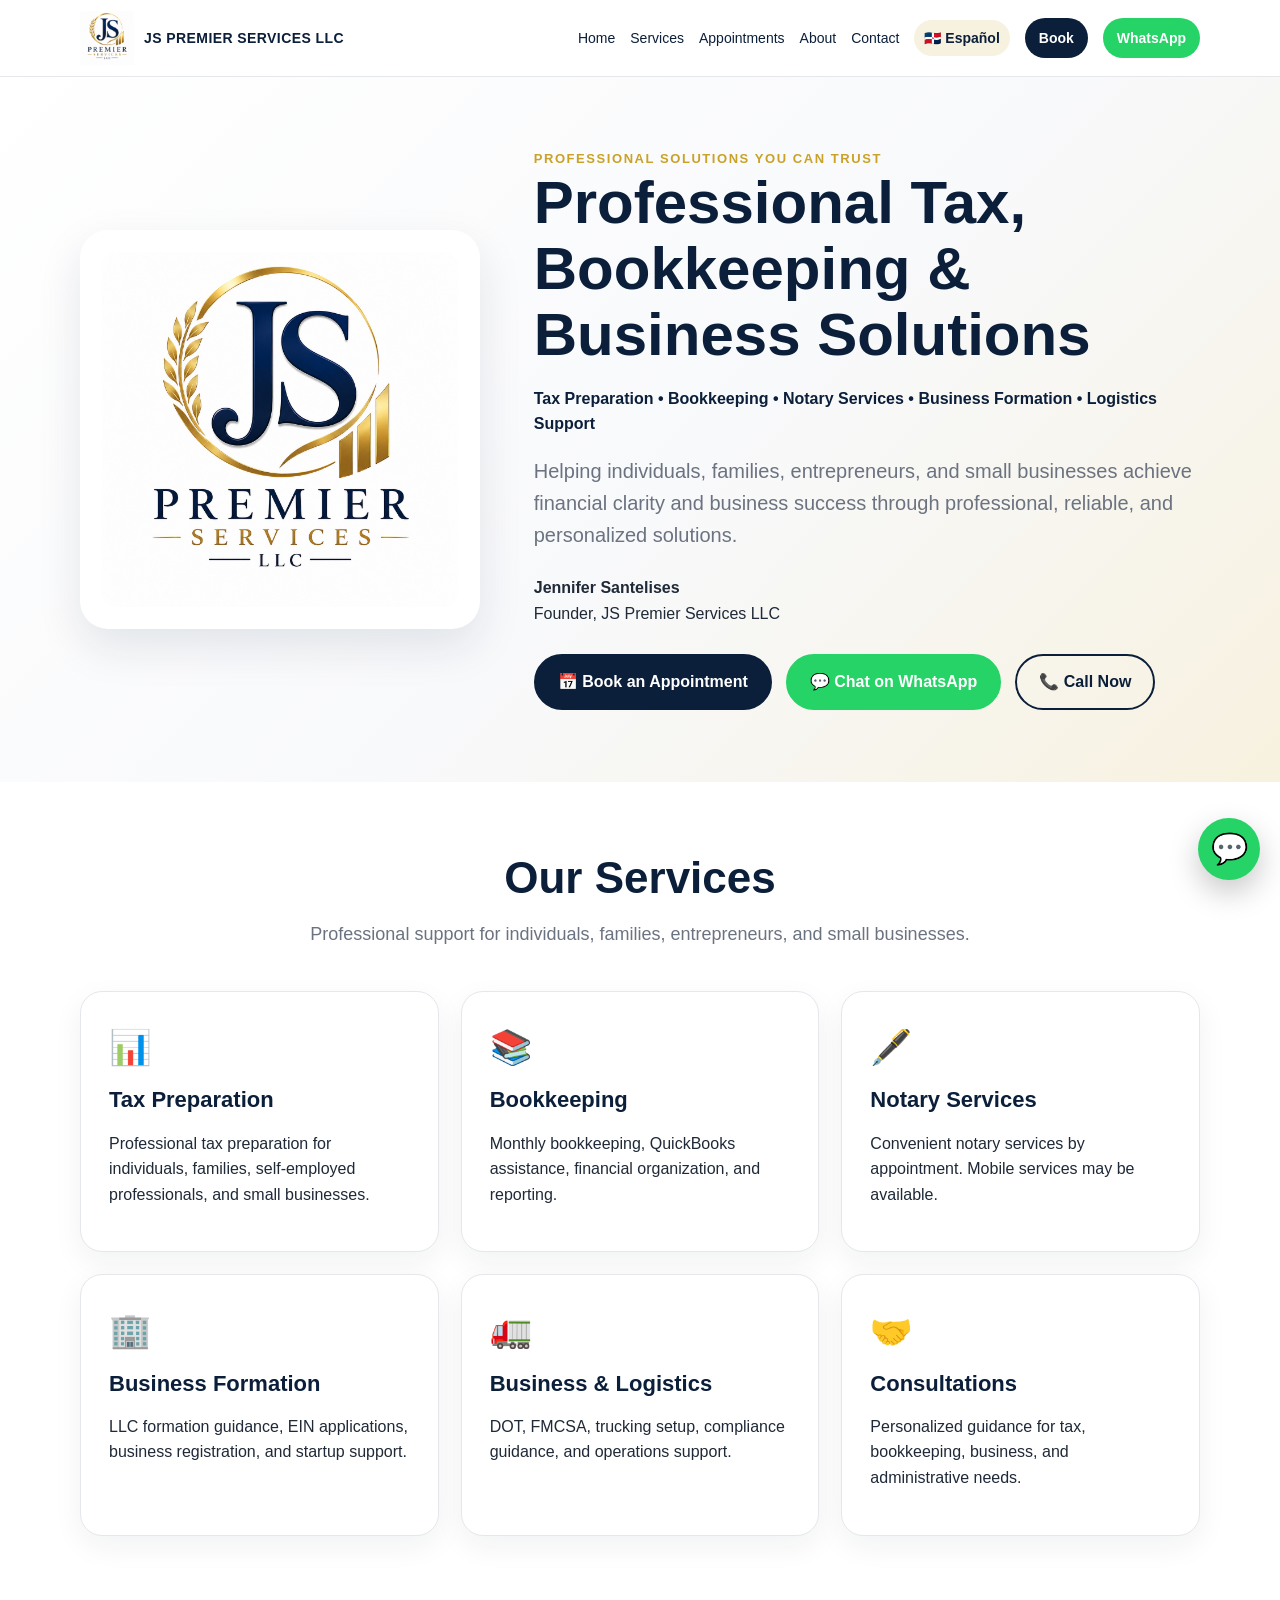
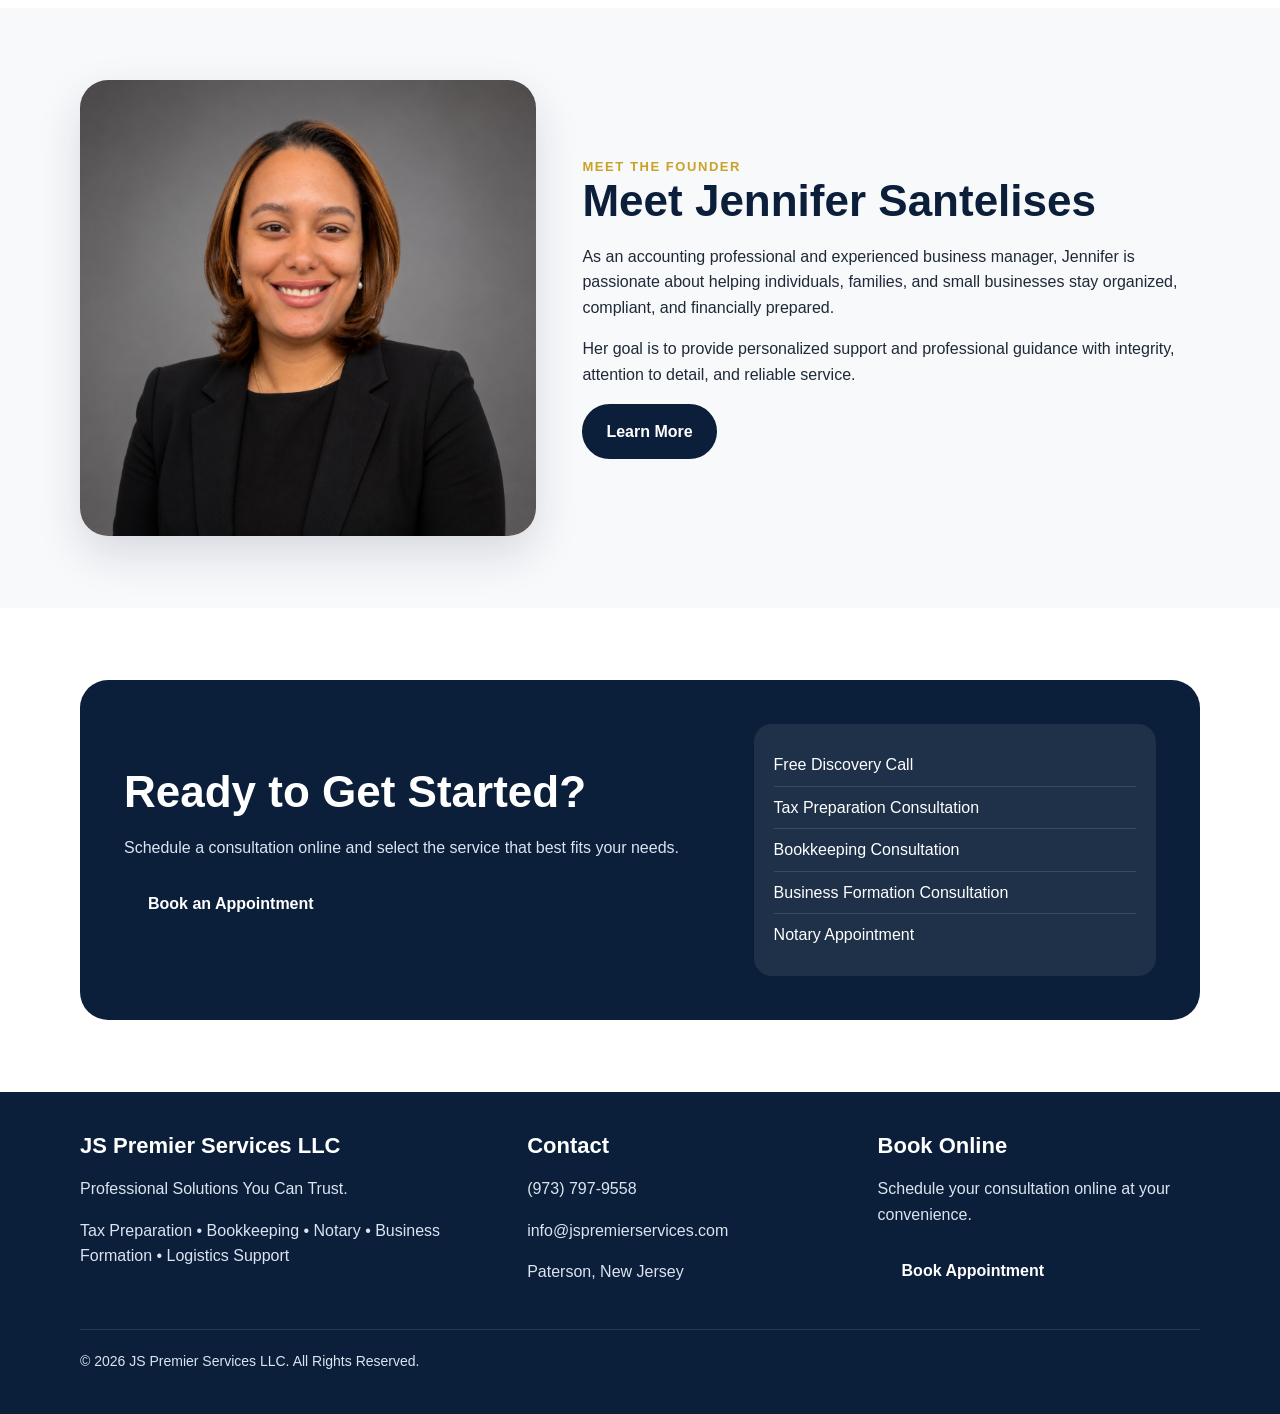
==== index.html @ e57342da "Add files via upload" ====
<!DOCTYPE html>
<html lang="en">
<head>
  <meta charset="UTF-8">
  <meta name="viewport" content="width=device-width, initial-scale=1.0">
  <title>JS Premier Services LLC | Tax, Bookkeeping & Business Solutions</title>
  <meta name="description" content="JS Premier Services LLC provides tax preparation, bookkeeping, notary, business formation, and logistics support services in New Jersey.">
  <link rel="stylesheet" href="styles.css">
</head>
<body>

<header>
  <div class="container nav">
    <a class="brand" href="index.html">
      <img src="js-premier-logo.jpeg" alt="JS Premier Services LLC logo">
      <span>JS PREMIER SERVICES LLC</span>
    </a>
    <nav>
      <a href="index.html">Home</a>
<a href="services.html">Services</a>
<a href="appointments.html">Appointments</a>
<a href="about.html">About</a>
<a href="contact.html">Contact</a>
      <a class="lang" href="inicio.html">🇩🇴 Español</a>
      <a class="nav-cta" href="https://outlook.office.com/book/Infojspremierservicescom@Jspremierservices.com/?ismsaljsauthenabled" target="_blank" rel="noopener">Book</a>
      <a class="nav-whatsapp" href="https://wa.me/19737979558" target="_blank" rel="noopener">WhatsApp</a>
    </nav>
  </div>
</header>


<main>
<section class="hero">
  <div class="container hero-grid">
    <div class="hero-logo"><img src="js-premier-logo.jpeg" alt="JS Premier Services LLC logo"></div>
    <div>
      <div class="eyebrow">Professional Solutions You Can Trust</div>
      <h1>Professional Tax, Bookkeeping & Business Solutions</h1>
      <p class="services-line">Tax Preparation • Bookkeeping • Notary Services • Business Formation • Logistics Support</p>
      <p class="lead">Helping individuals, families, entrepreneurs, and small businesses achieve financial clarity and business success through professional, reliable, and personalized solutions.</p>
      <p><strong>Jennifer Santelises</strong><br>Founder, JS Premier Services LLC</p>
      <div class="actions">
        <a class="btn" href="https://outlook.office.com/book/Infojspremierservicescom@Jspremierservices.com/?ismsaljsauthenabled" target="_blank" rel="noopener">📅 Book an Appointment</a>
        <a class="btn whatsapp" href="https://wa.me/19737979558" target="_blank" rel="noopener">💬 Chat on WhatsApp</a>
        <a class="btn secondary" href="tel:19737979558">📞 Call Now</a>
      </div>
    </div>
  </div>
</section>
<section>
  <div class="container">
    <div class="section-title"><h2>Our Services</h2><p>Professional support for individuals, families, entrepreneurs, and small businesses.</p></div>
    <div class="cards">
      <div class="card"><div class="icon">📊</div><h3>Tax Preparation</h3><p>Professional tax preparation for individuals, families, self-employed professionals, and small businesses.</p></div>
      <div class="card"><div class="icon">📚</div><h3>Bookkeeping</h3><p>Monthly bookkeeping, QuickBooks assistance, financial organization, and reporting.</p></div>
      <div class="card"><div class="icon">🖋️</div><h3>Notary Services</h3><p>Convenient notary services by appointment. Mobile services may be available.</p></div>
      <div class="card"><div class="icon">🏢</div><h3>Business Formation</h3><p>LLC formation guidance, EIN applications, business registration, and startup support.</p></div>
      <div class="card"><div class="icon">🚛</div><h3>Business & Logistics</h3><p>DOT, FMCSA, trucking setup, compliance guidance, and operations support.</p></div>
      <div class="card"><div class="icon">🤝</div><h3>Consultations</h3><p>Personalized guidance for tax, bookkeeping, business, and administrative needs.</p></div>
    </div>
  </div>
</section>
<section class="alt">
  <div class="container about-grid">
    <img class="headshot" src="jennifer-santelises.jpeg" alt="Jennifer Santelises">
    <div>
      <div class="eyebrow">Meet the Founder</div>
      <h2>Meet Jennifer Santelises</h2>
      <p>As an accounting professional and experienced business manager, Jennifer is passionate about helping individuals, families, and small businesses stay organized, compliant, and financially prepared.</p>
      <p>Her goal is to provide personalized support and professional guidance with integrity, attention to detail, and reliable service.</p>
      <a class="btn" href="about.html">Learn More</a>
    </div>
  </div>
</section>
<section>
  <div class="container booking-box">
    <div>
      <h2>Ready to Get Started?</h2>
      <p>Schedule a consultation online and select the service that best fits your needs.</p>
      <a class="btn" href="https://outlook.office.com/book/Infojspremierservicescom@Jspremierservices.com/?ismsaljsauthenabled" target="_blank" rel="noopener">Book an Appointment</a>
    </div>
    <div class="booking-list">
      <div>Free Discovery Call</div><div>Tax Preparation Consultation</div><div>Bookkeeping Consultation</div><div>Business Formation Consultation</div><div>Notary Appointment</div>
    </div>
  </div>
</section>
</main>


<a class="whatsapp-float" href="https://wa.me/19737979558" target="_blank" rel="noopener" aria-label="WhatsApp">💬</a>
<footer>
  <div class="container">
    <div class="footer-grid">
      <div>
        <h3>JS Premier Services LLC</h3>
        <p>Professional Solutions You Can Trust.</p>
        <p>Tax Preparation • Bookkeeping • Notary • Business Formation • Logistics Support</p>
      </div>
      <div>
        <h3>Contact</h3>
        <p><a href="tel:19737979558">(973) 797-9558</a></p>
        <p><a href="mailto:info@jspremierservices.com">info@jspremierservices.com</a></p>
        <p>Paterson, New Jersey</p>
      </div>
      <div>
        <h3>Book Online</h3>
        <p>Schedule your consultation online at your convenience.</p>
        <a class="btn" href="https://outlook.office.com/book/Infojspremierservicescom@Jspremierservices.com/?ismsaljsauthenabled" target="_blank" rel="noopener">Book Appointment</a>
      </div>
    </div>
    <div class="copyright">© 2026 JS Premier Services LLC. All Rights Reserved.</div>
  </div>
</footer>

</body>
</html>
---- styles.css ----
:root {
  --navy: #0b1f3a;
  --gold: #c9a227;
  --soft-gold: #f7f1df;
  --white: #ffffff;
  --light: #f8f9fb;
  --text: #1f2937;
  --muted: #6b7280;
}

* { box-sizing: border-box; }

body {
  margin: 0;
  font-family: Arial, Helvetica, sans-serif;
  color: var(--text);
  background: var(--white);
  line-height: 1.6;
}

a { text-decoration: none; color: inherit; }

.container {
  width: min(1120px, 92%);
  margin: 0 auto;
}

header {
  background: rgba(255,255,255,.96);
  border-bottom: 1px solid #e5e7eb;
  position: sticky;
  top: 0;
  z-index: 20;
  backdrop-filter: blur(8px);
}

.nav {
  min-height: 76px;
  display: flex;
  align-items: center;
  justify-content: space-between;
  gap: 18px;
}

.brand {
  display: flex;
  align-items: center;
  gap: 10px;
  font-weight: 800;
  color: var(--navy);
  letter-spacing: .03em;
  font-size: 14px;
}

.brand img {
  width: 54px;
  height: 54px;
  object-fit: contain;
}

nav {
  display: flex;
  align-items: center;
  gap: 15px;
  font-size: 14px;
  color: var(--navy);
  flex-wrap: wrap;
  justify-content: flex-end;
}

nav a:hover { color: var(--gold); }

.lang {
  padding: 7px 10px;
  border-radius: 999px;
  background: var(--soft-gold);
  color: var(--navy);
  font-weight: 700;
}

.nav-cta {
  padding: 9px 14px;
  border-radius: 999px;
  background: var(--navy);
  color: white;
  font-weight: 700;
}

.nav-whatsapp {
  padding: 9px 14px;
  border-radius: 999px;
  background: #25D366;
  color: white;
  font-weight: 700;
}

.btn {
  display: inline-block;
  background: var(--navy);
  color: var(--white);
  padding: 13px 22px;
  border-radius: 999px;
  font-weight: 700;
  border: 2px solid var(--navy);
  transition: .2s ease;
}

.btn:hover {
  background: var(--gold);
  border-color: var(--gold);
  color: var(--navy);
}

.btn.secondary {
  background: transparent;
  color: var(--navy);
}

.btn.secondary:hover {
  background: var(--soft-gold);
  border-color: var(--gold);
}

.btn.whatsapp {
  background: #25D366;
  border-color: #25D366;
  color: white;
}

.btn.whatsapp:hover {
  background: #1fb857;
  border-color: #1fb857;
  color: white;
}

.hero {
  background: linear-gradient(135deg, #ffffff 0%, #f8f9fb 55%, #f7f1df 100%);
  padding: 72px 0;
}

.hero-grid {
  display: grid;
  grid-template-columns: .75fr 1.25fr;
  align-items: center;
  gap: 54px;
}

.hero-logo {
  background: var(--white);
  border-radius: 28px;
  padding: 22px;
  box-shadow: 0 18px 45px rgba(11,31,58,.10);
}

.hero-logo img {
  width: 100%;
  display: block;
  border-radius: 16px;
}

.eyebrow {
  color: var(--gold);
  font-weight: 800;
  text-transform: uppercase;
  letter-spacing: .12em;
  font-size: 13px;
}

h1, h2, h3 {
  color: var(--navy);
  line-height: 1.1;
  margin: 0 0 18px;
}

h1 { font-size: clamp(36px, 6vw, 60px); }
h2 { font-size: clamp(30px, 4vw, 44px); }
h3 { font-size: 22px; }

.lead {
  font-size: 20px;
  color: var(--muted);
  margin: 0 0 24px;
}

.services-line {
  color: var(--navy);
  font-weight: 800;
  margin-bottom: 18px;
}

.actions {
  display: flex;
  gap: 14px;
  flex-wrap: wrap;
  margin-top: 28px;
}

section { padding: 72px 0; }

.section-title {
  text-align: center;
  margin-bottom: 42px;
}

.section-title p {
  max-width: 720px;
  margin: 0 auto;
  color: var(--muted);
  font-size: 18px;
}

.cards {
  display: grid;
  grid-template-columns: repeat(3, 1fr);
  gap: 22px;
}

.card {
  background: var(--white);
  border: 1px solid #e5e7eb;
  border-radius: 22px;
  padding: 28px;
  box-shadow: 0 10px 30px rgba(11,31,58,.06);
}

.card .icon {
  font-size: 34px;
  margin-bottom: 14px;
}

.price {
  color: var(--gold);
  font-weight: 800;
  margin: 8px 0 12px;
}

.alt { background: var(--light); }

.about-grid {
  display: grid;
  grid-template-columns: .85fr 1.15fr;
  align-items: center;
  gap: 46px;
}

.headshot {
  border-radius: 28px;
  width: 100%;
  box-shadow: 0 18px 45px rgba(11,31,58,.14);
}

.checks {
  display: grid;
  grid-template-columns: repeat(2, 1fr);
  gap: 12px;
  margin-top: 22px;
}

.check {
  background: var(--soft-gold);
  border-radius: 14px;
  padding: 12px 14px;
  color: var(--navy);
  font-weight: 700;
}

.booking-box {
  background: var(--navy);
  color: var(--white);
  border-radius: 28px;
  padding: 44px;
  display: grid;
  grid-template-columns: 1.2fr .8fr;
  align-items: center;
  gap: 26px;
}

.booking-box h2 { color: var(--white); }
.booking-box p { color: #dbe4f0; }

.booking-list {
  background: rgba(255,255,255,.08);
  border-radius: 18px;
  padding: 20px;
}

.booking-list div {
  padding: 8px 0;
  border-bottom: 1px solid rgba(255,255,255,.12);
}

.booking-list div:last-child { border-bottom: none; }

.contact-grid {
  display: grid;
  grid-template-columns: repeat(3, 1fr);
  gap: 22px;
}

.contact-card {
  background: var(--white);
  border: 1px solid #e5e7eb;
  border-radius: 20px;
  padding: 26px;
  text-align: center;
}

.page-hero {
  background: var(--soft-gold);
  padding: 70px 0;
  text-align: center;
}

.service-detail {
  display: grid;
  grid-template-columns: repeat(2, 1fr);
  gap: 24px;
}

.notice {
  background: var(--soft-gold);
  border-left: 5px solid var(--gold);
  padding: 18px 20px;
  border-radius: 12px;
  margin-top: 24px;
}

.form-placeholder {
  background: var(--light);
  padding: 28px;
  border-radius: 22px;
  border: 1px solid #e5e7eb;
}

.whatsapp-float {
  position: fixed;
  right: 20px;
  bottom: 20px;
  z-index: 50;
  background: #25D366;
  color: white;
  width: 62px;
  height: 62px;
  border-radius: 999px;
  display: flex;
  align-items: center;
  justify-content: center;
  font-size: 30px;
  box-shadow: 0 12px 30px rgba(0,0,0,.22);
}

footer {
  background: var(--navy);
  color: var(--white);
  padding: 42px 0;
}

.footer-grid {
  display: grid;
  grid-template-columns: 1.3fr 1fr 1fr;
  gap: 28px;
}

footer h3 { color: var(--white); }
footer p, footer a { color: #dbe4f0; }

.copyright {
  border-top: 1px solid rgba(255,255,255,.12);
  margin-top: 28px;
  padding-top: 20px;
  color: #dbe4f0;
  font-size: 14px;
}

@media (max-width: 900px) {
  .nav {
    flex-direction: column;
    padding: 14px 0;
  }
  nav { justify-content: center; }
  .hero-grid, .about-grid, .booking-box, .footer-grid, .service-detail {
    grid-template-columns: 1fr;
  }
  .cards, .contact-grid {
    grid-template-columns: 1fr;
  }
  .hero { padding: 46px 0; }
  section { padding: 52px 0; }
}
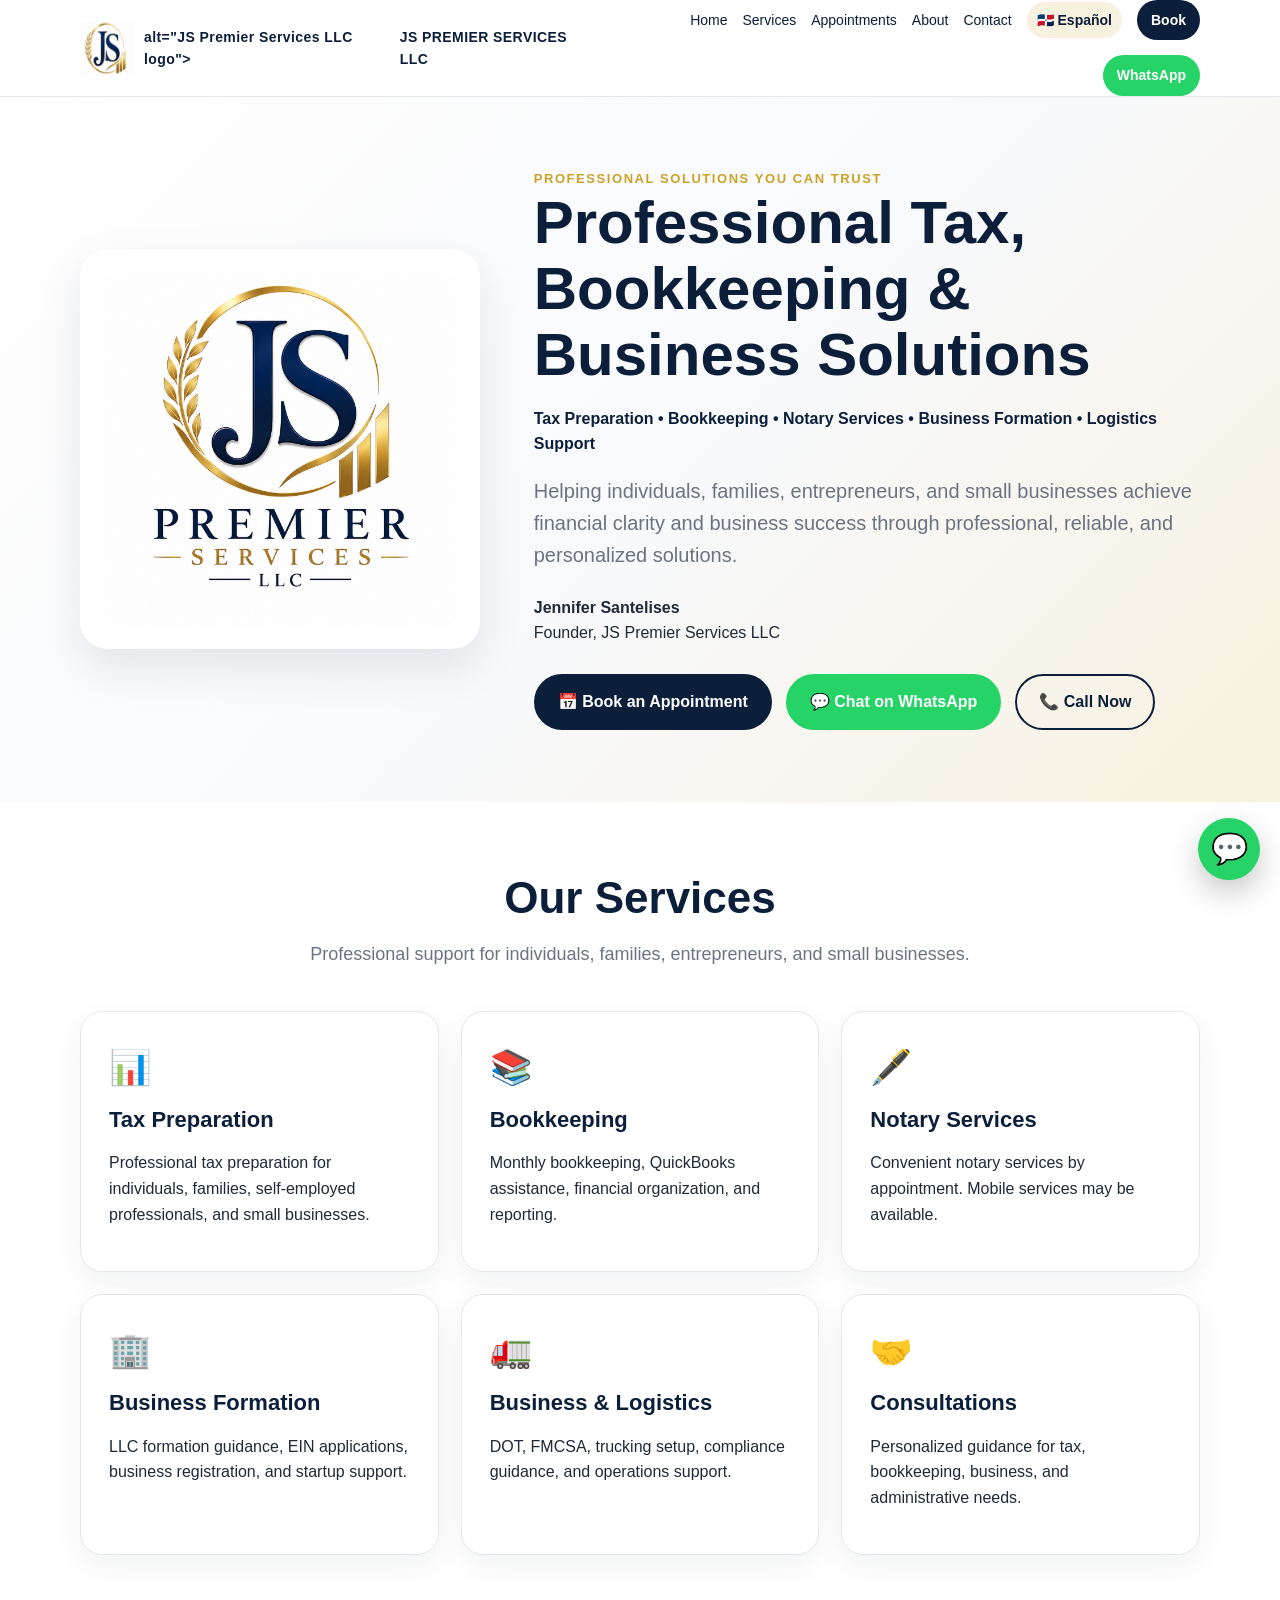
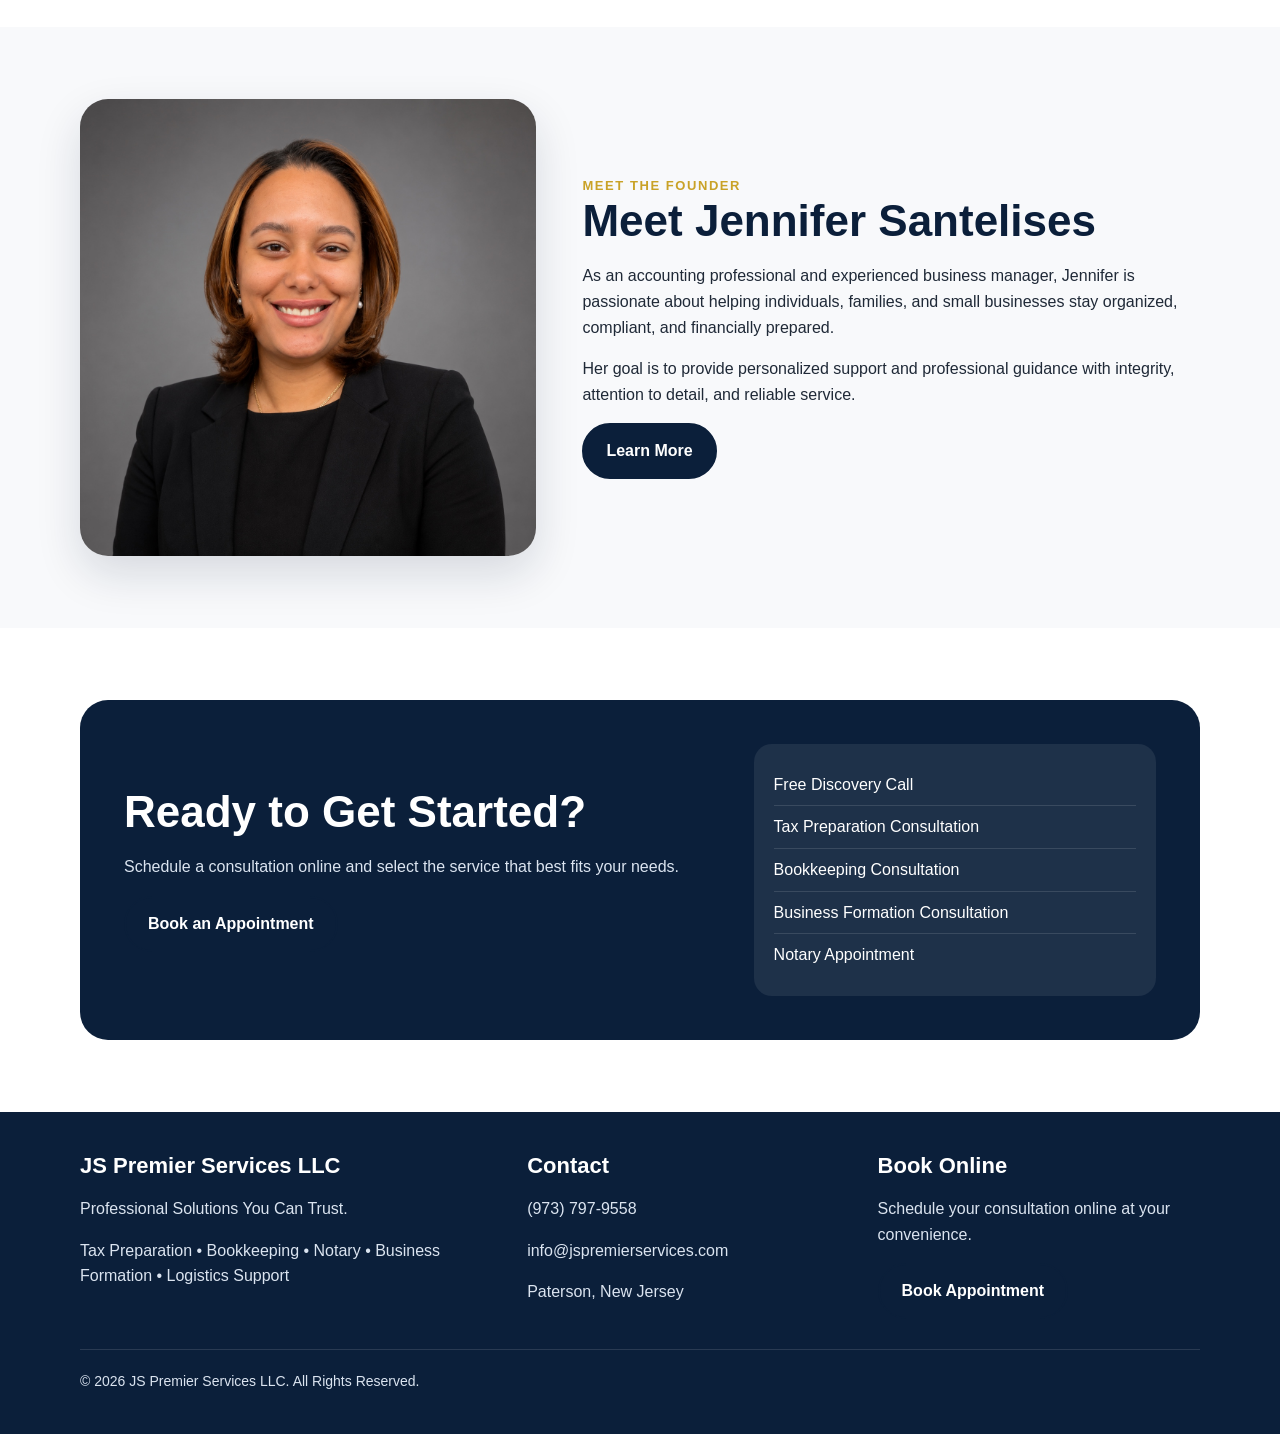
==== commit 11c488e0: "Update index.html" ====
--- a/index.html
+++ b/index.html
@@ -1,18 +1,28 @@
 <!DOCTYPE html>
 <html lang="en">
 <head>
-  <meta charset="UTF-8">
-  <meta name="viewport" content="width=device-width, initial-scale=1.0">
-  <title>JS Premier Services LLC | Tax, Bookkeeping & Business Solutions</title>
-  <meta name="description" content="JS Premier Services LLC provides tax preparation, bookkeeping, notary, business formation, and logistics support services in New Jersey.">
-  <link rel="stylesheet" href="styles.css">
+<link rel="icon" href="favicon.ico">
+<link rel="icon" type="image/png" sizes="16x16" href="favicon-16x16.png">
+<link rel="icon" type="image/png" sizes="32x32" href="favicon-32x32.png">
+<link rel="apple-touch-icon" sizes="180x180" href="apple-touch-icon.png">
+
+<meta property="og:title" content="JS Premier Services LLC">
+<meta property="og:description" content="Tax Preparation • Bookkeeping • Notary • Business Formation • Logistics Support">
+<meta property="og:image" content="https://jspremierservices.com/favicon-512x512.png">
+
+<meta charset="UTF-8">
+<meta name="viewport" content="width=device-width, initial-scale=1.0">
+
+<title>JS Premier Services LLC</title>
+
+<link rel="stylesheet" href="styles.css">
 </head>
 <body>
 
 <header>
   <div class="container nav">
     <a class="brand" href="index.html">
-      <img src="js-premier-logo.jpeg" alt="JS Premier Services LLC logo">
+      <img src="favicon-512x512.png"> alt="JS Premier Services LLC logo">
       <span>JS PREMIER SERVICES LLC</span>
     </a>
     <nav>
@@ -113,4 +123,4 @@
 </footer>
 
 </body>
-</html>+</html>
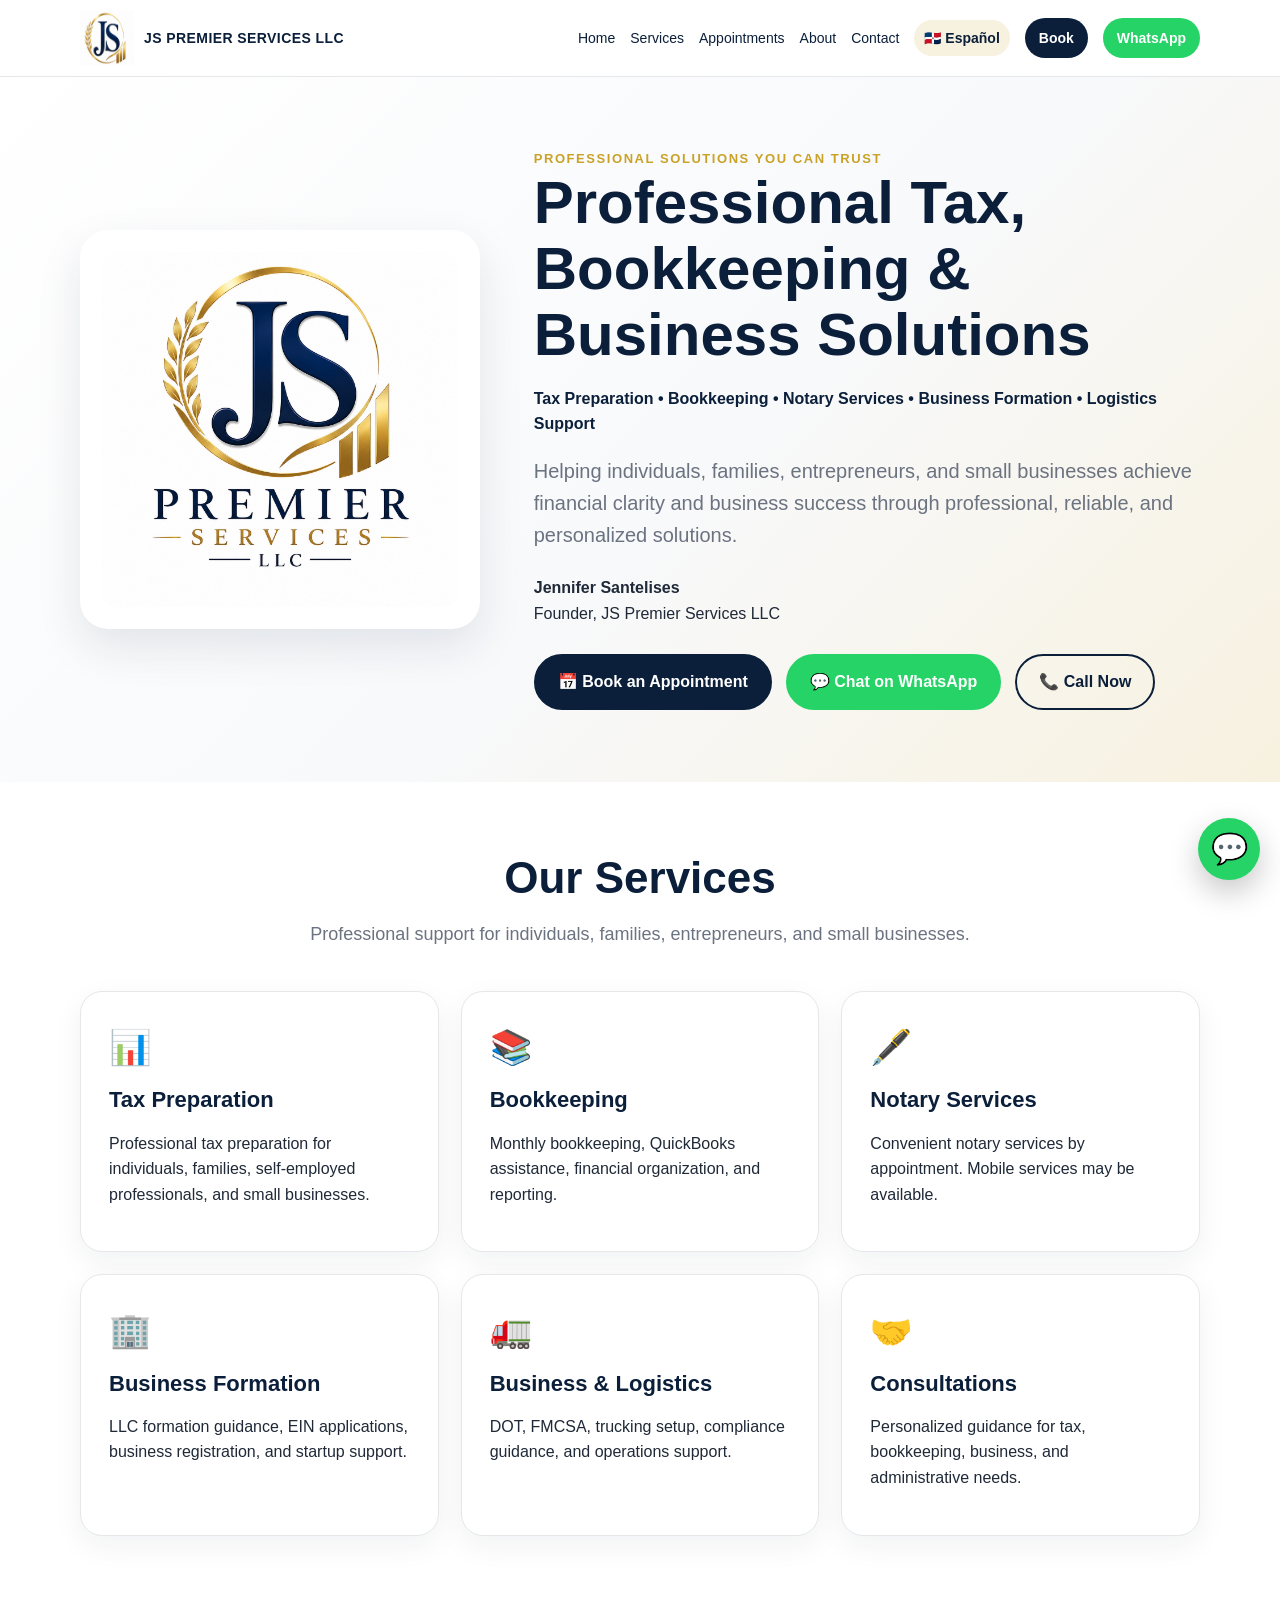
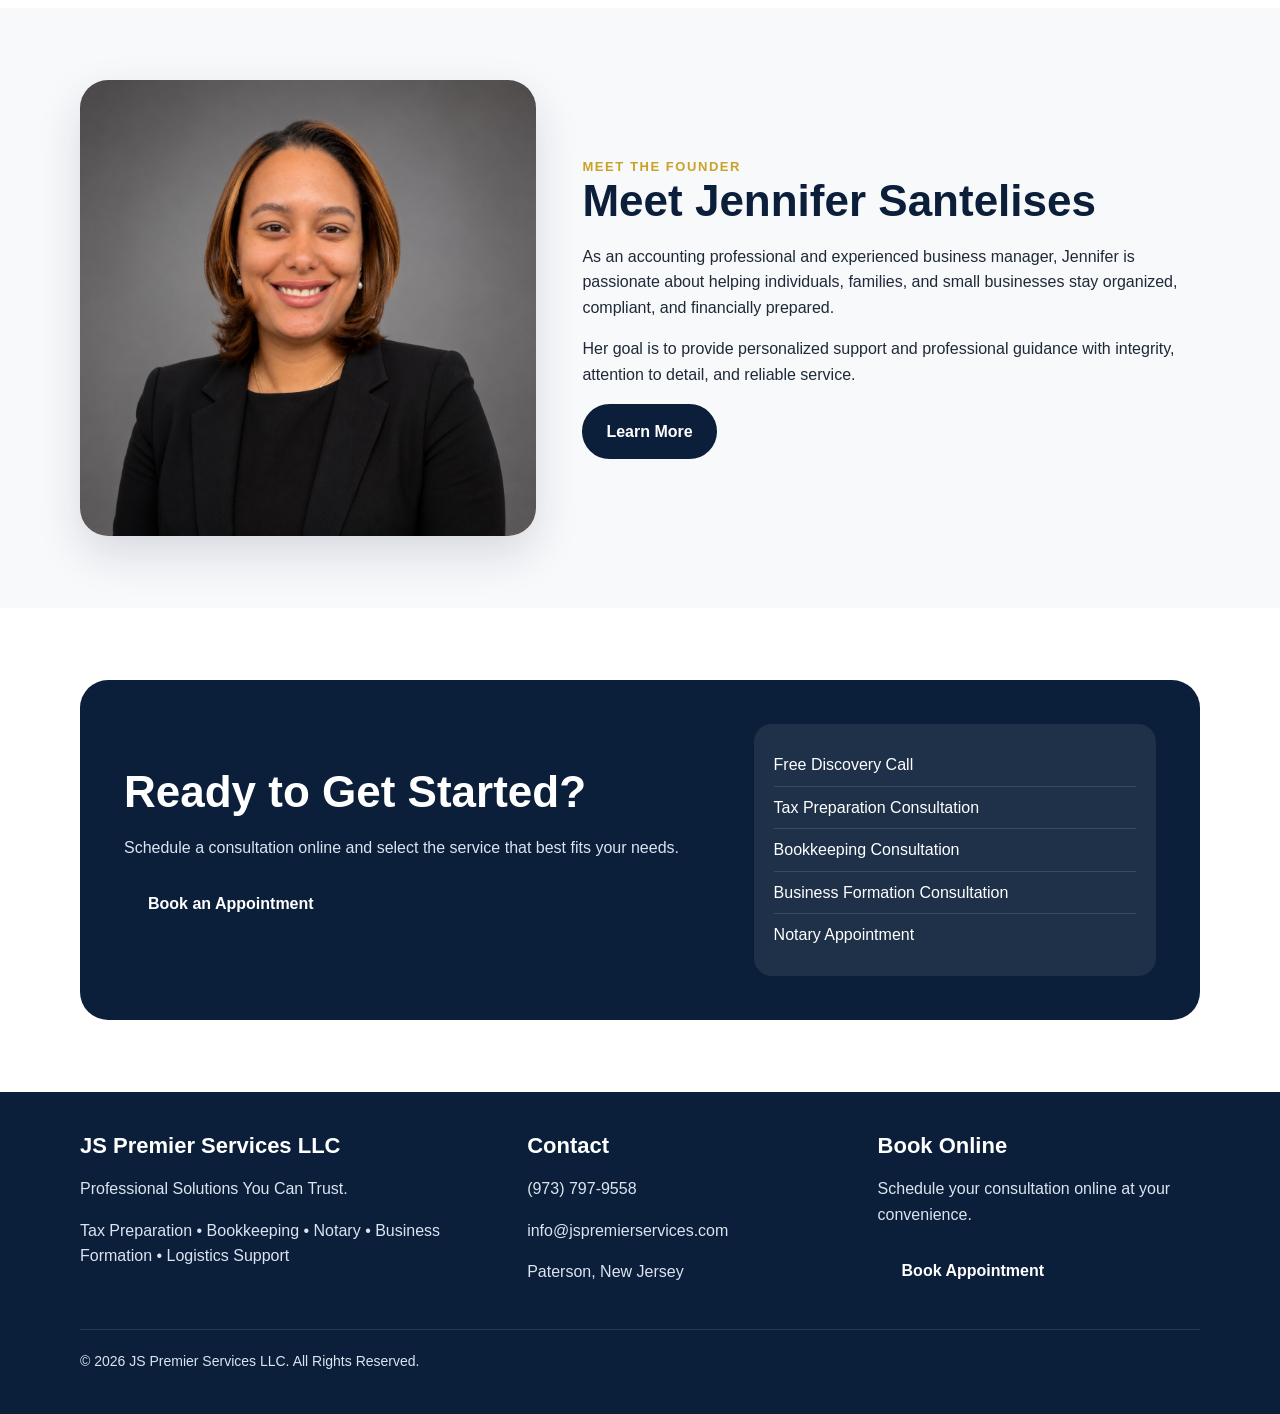
==== commit 7bb5fe31: "Update index.html" ====
--- a/index.html
+++ b/index.html
@@ -22,7 +22,7 @@
 <header>
   <div class="container nav">
     <a class="brand" href="index.html">
-      <img src="favicon-512x512.png"> alt="JS Premier Services LLC logo">
+      <img src="favicon-512x512.png">
       <span>JS PREMIER SERVICES LLC</span>
     </a>
     <nav>
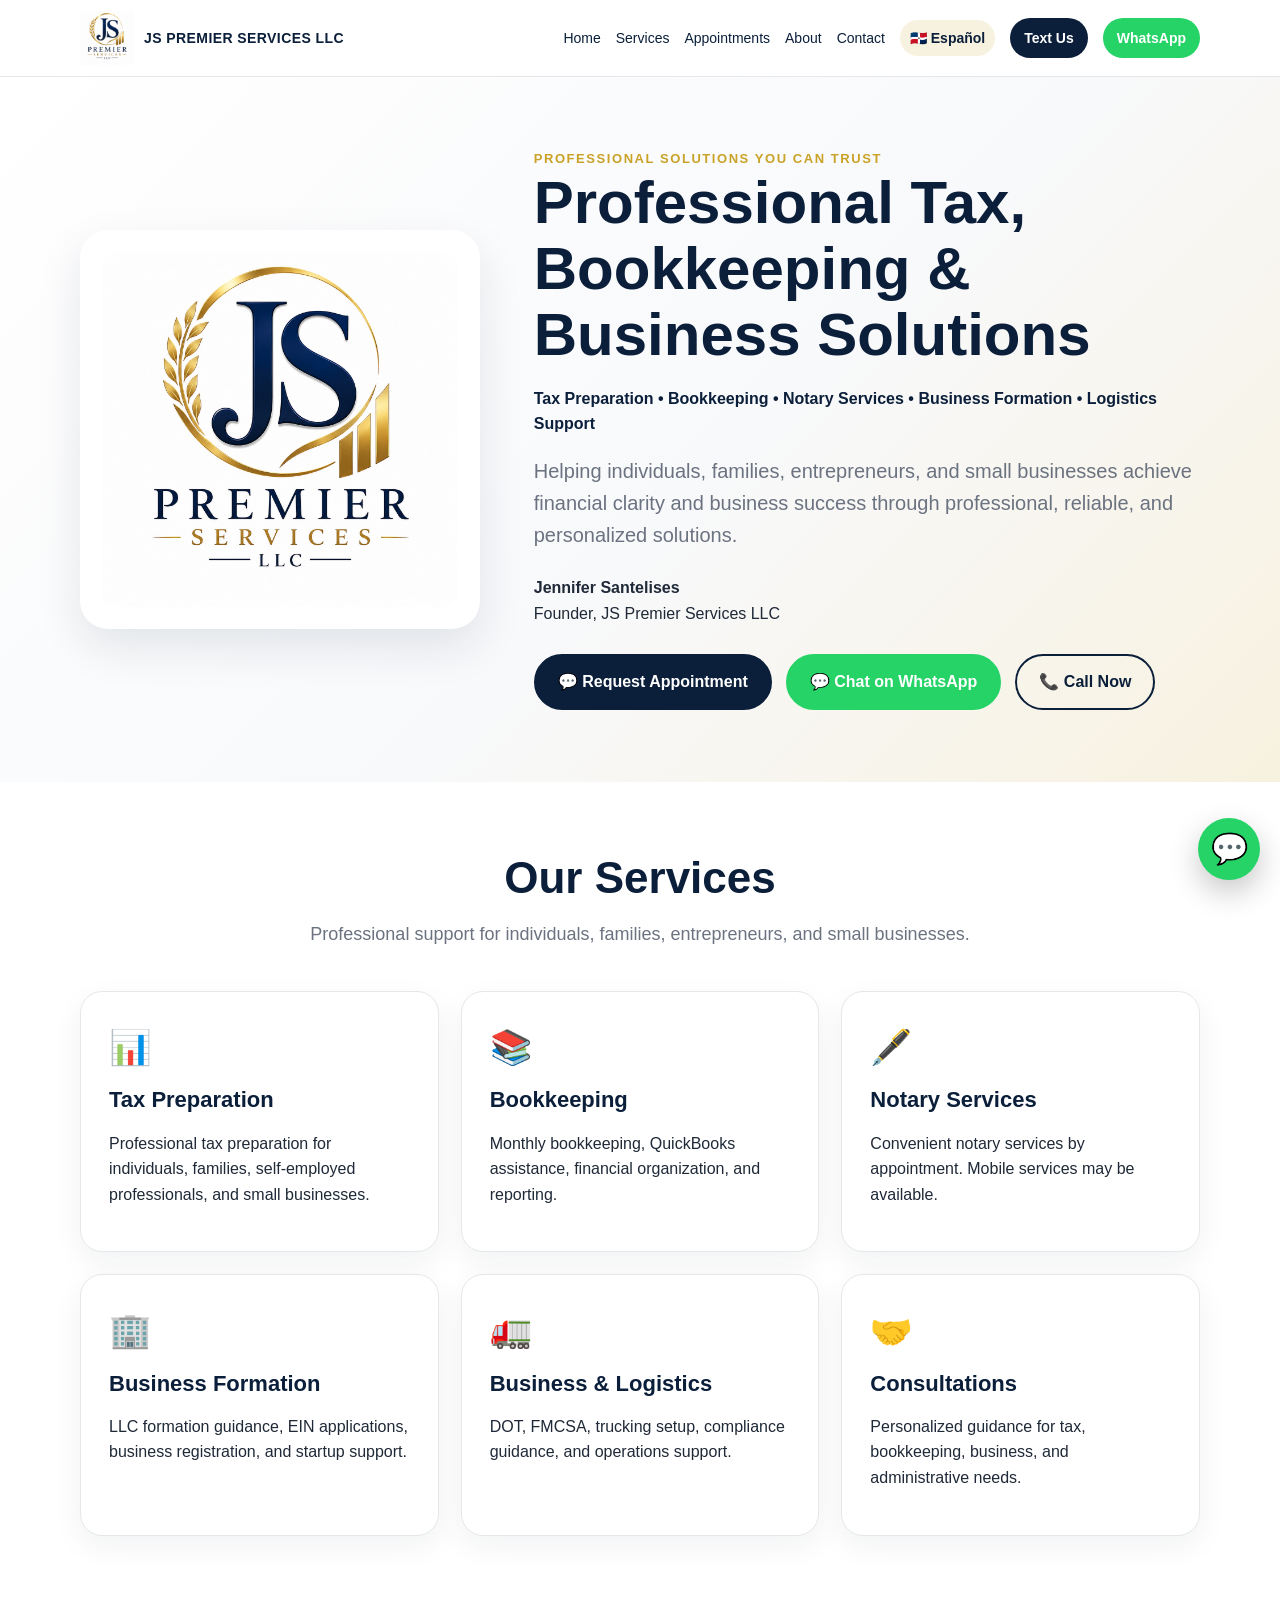
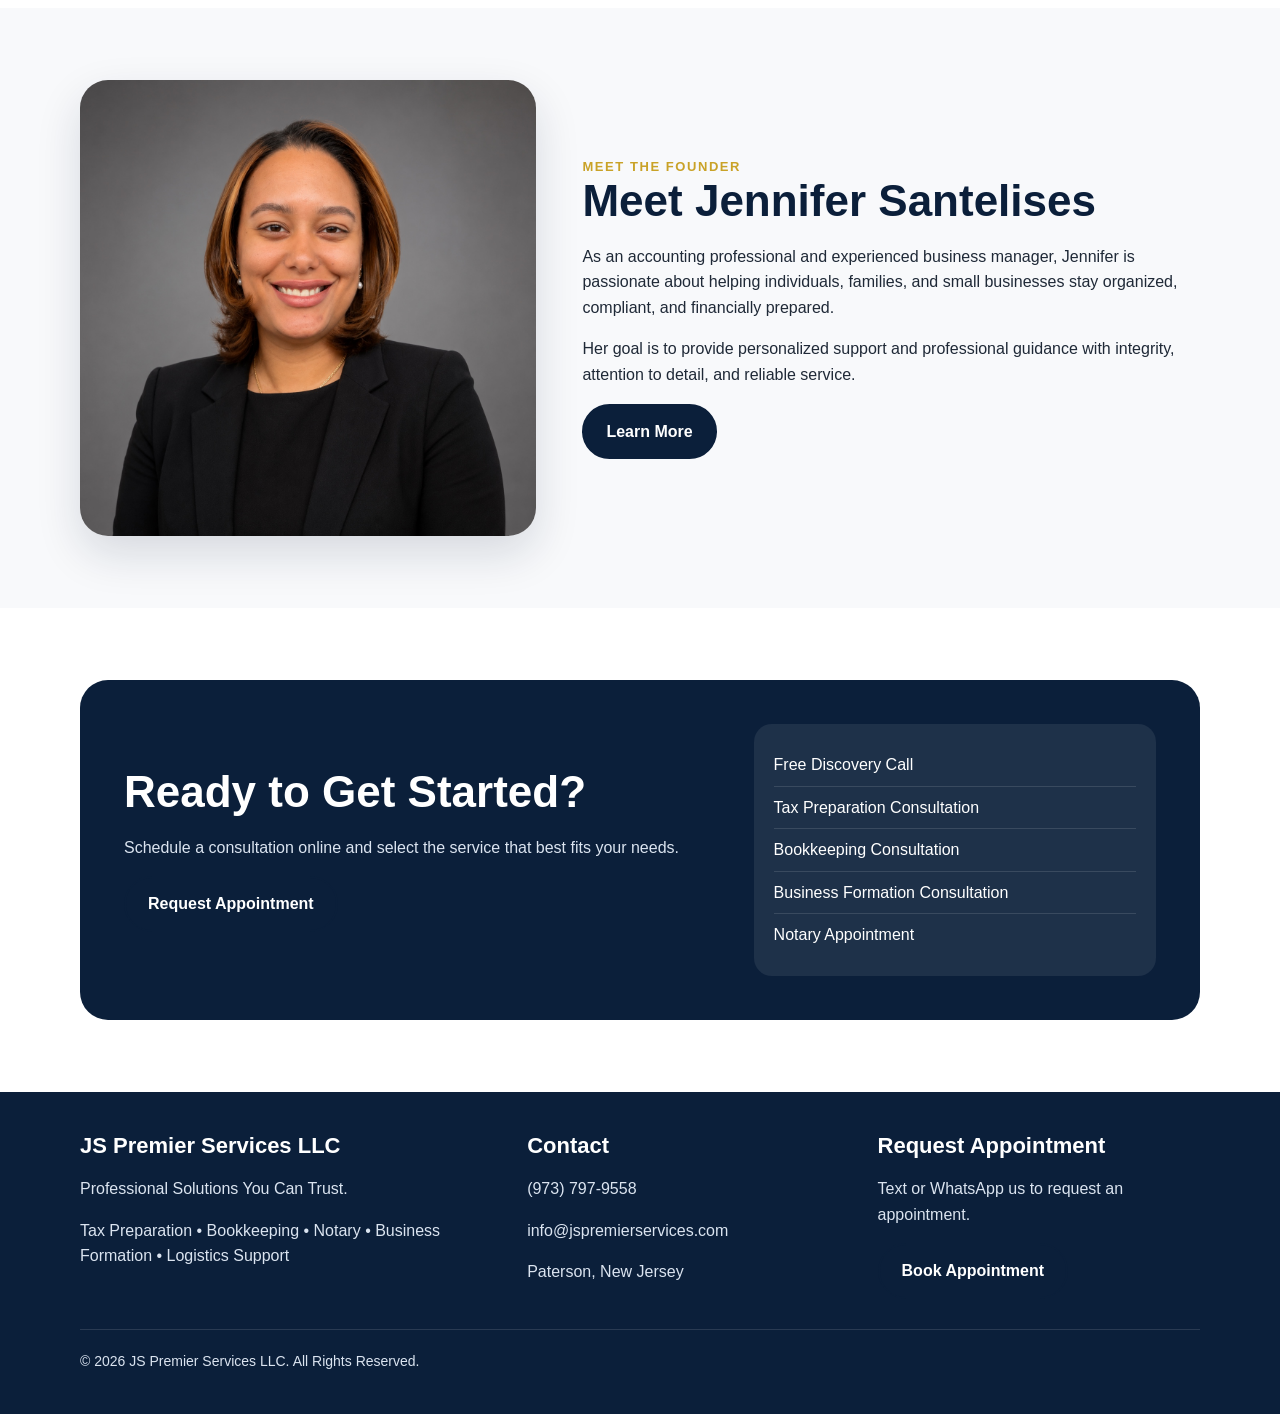
==== commit b02052fe: "Add files via upload" ====
--- a/index.html
+++ b/index.html
@@ -1,28 +1,18 @@
 <!DOCTYPE html>
 <html lang="en">
 <head>
-<link rel="icon" href="favicon.ico">
-<link rel="icon" type="image/png" sizes="16x16" href="favicon-16x16.png">
-<link rel="icon" type="image/png" sizes="32x32" href="favicon-32x32.png">
-<link rel="apple-touch-icon" sizes="180x180" href="apple-touch-icon.png">
-
-<meta property="og:title" content="JS Premier Services LLC">
-<meta property="og:description" content="Tax Preparation • Bookkeeping • Notary • Business Formation • Logistics Support">
-<meta property="og:image" content="https://jspremierservices.com/favicon-512x512.png">
-
-<meta charset="UTF-8">
-<meta name="viewport" content="width=device-width, initial-scale=1.0">
-
-<title>JS Premier Services LLC</title>
-
-<link rel="stylesheet" href="styles.css">
+  <meta charset="UTF-8">
+  <meta name="viewport" content="width=device-width, initial-scale=1.0">
+  <title>JS Premier Services LLC | Tax, Bookkeeping & Business Solutions</title>
+  <meta name="description" content="JS Premier Services LLC provides tax preparation, bookkeeping, notary, business formation, and logistics support services in New Jersey.">
+  <link rel="stylesheet" href="styles.css">
 </head>
 <body>
 
 <header>
   <div class="container nav">
     <a class="brand" href="index.html">
-      <img src="favicon-512x512.png">
+      <img src="js-premier-logo.jpeg" alt="JS Premier Services LLC logo">
       <span>JS PREMIER SERVICES LLC</span>
     </a>
     <nav>
@@ -32,7 +22,7 @@
 <a href="about.html">About</a>
 <a href="contact.html">Contact</a>
       <a class="lang" href="inicio.html">🇩🇴 Español</a>
-      <a class="nav-cta" href="https://outlook.office.com/book/Infojspremierservicescom@Jspremierservices.com/?ismsaljsauthenabled" target="_blank" rel="noopener">Book</a>
+      <a class="nav-cta" href="sms:+19737979558">Text Us</a>
       <a class="nav-whatsapp" href="https://wa.me/19737979558" target="_blank" rel="noopener">WhatsApp</a>
     </nav>
   </div>
@@ -50,7 +40,7 @@
       <p class="lead">Helping individuals, families, entrepreneurs, and small businesses achieve financial clarity and business success through professional, reliable, and personalized solutions.</p>
       <p><strong>Jennifer Santelises</strong><br>Founder, JS Premier Services LLC</p>
       <div class="actions">
-        <a class="btn" href="https://outlook.office.com/book/Infojspremierservicescom@Jspremierservices.com/?ismsaljsauthenabled" target="_blank" rel="noopener">📅 Book an Appointment</a>
+        <a class="btn" href="sms:+19737979558" target="_blank" rel="noopener">💬 Request Appointment</a>
         <a class="btn whatsapp" href="https://wa.me/19737979558" target="_blank" rel="noopener">💬 Chat on WhatsApp</a>
         <a class="btn secondary" href="tel:19737979558">📞 Call Now</a>
       </div>
@@ -87,7 +77,7 @@
     <div>
       <h2>Ready to Get Started?</h2>
       <p>Schedule a consultation online and select the service that best fits your needs.</p>
-      <a class="btn" href="https://outlook.office.com/book/Infojspremierservicescom@Jspremierservices.com/?ismsaljsauthenabled" target="_blank" rel="noopener">Book an Appointment</a>
+      <a class="btn" href="sms:+19737979558" target="_blank" rel="noopener">Request Appointment</a>
     </div>
     <div class="booking-list">
       <div>Free Discovery Call</div><div>Tax Preparation Consultation</div><div>Bookkeeping Consultation</div><div>Business Formation Consultation</div><div>Notary Appointment</div>
@@ -113,9 +103,9 @@
         <p>Paterson, New Jersey</p>
       </div>
       <div>
-        <h3>Book Online</h3>
-        <p>Schedule your consultation online at your convenience.</p>
-        <a class="btn" href="https://outlook.office.com/book/Infojspremierservicescom@Jspremierservices.com/?ismsaljsauthenabled" target="_blank" rel="noopener">Book Appointment</a>
+        <h3>Request Appointment</h3>
+        <p>Text or WhatsApp us to request an appointment.</p>
+        <a class="btn" href="sms:+19737979558" target="_blank" rel="noopener">Book Appointment</a>
       </div>
     </div>
     <div class="copyright">© 2026 JS Premier Services LLC. All Rights Reserved.</div>
@@ -123,4 +113,4 @@
 </footer>
 
 </body>
-</html>
+</html>
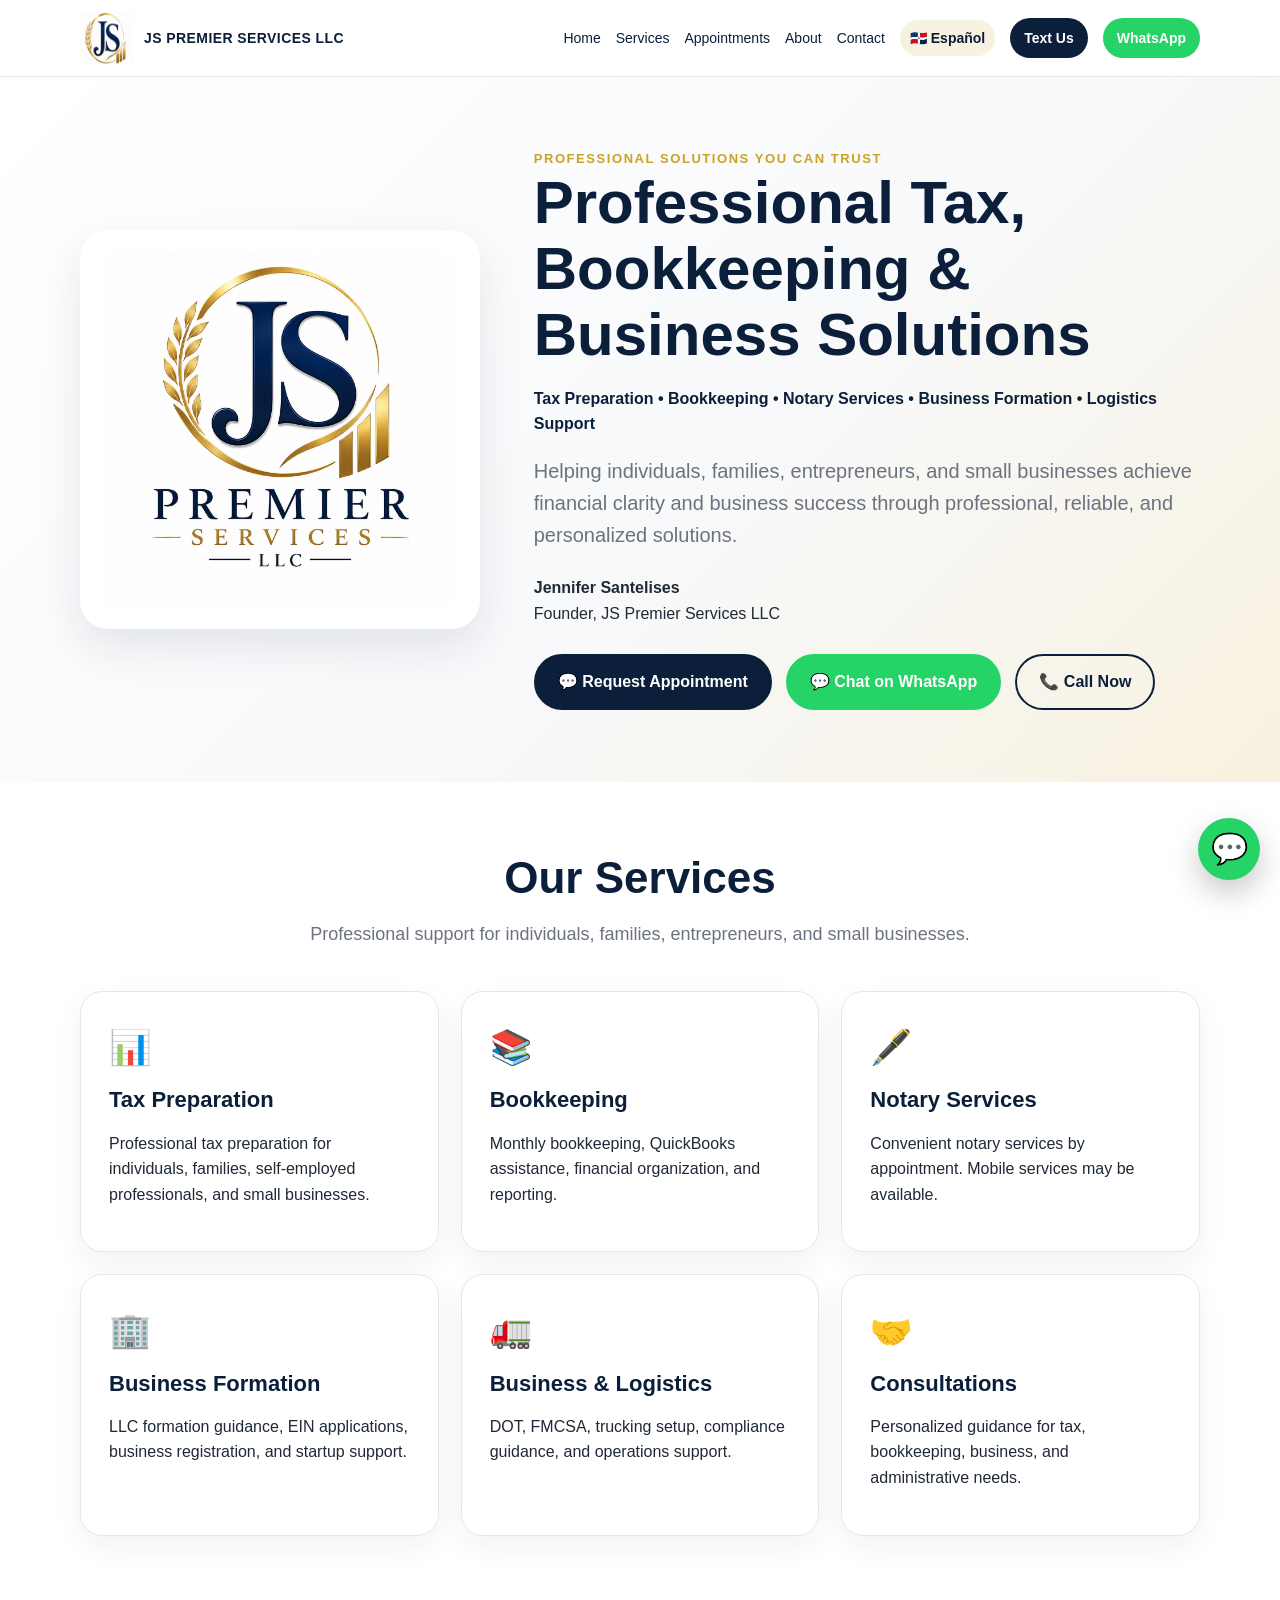
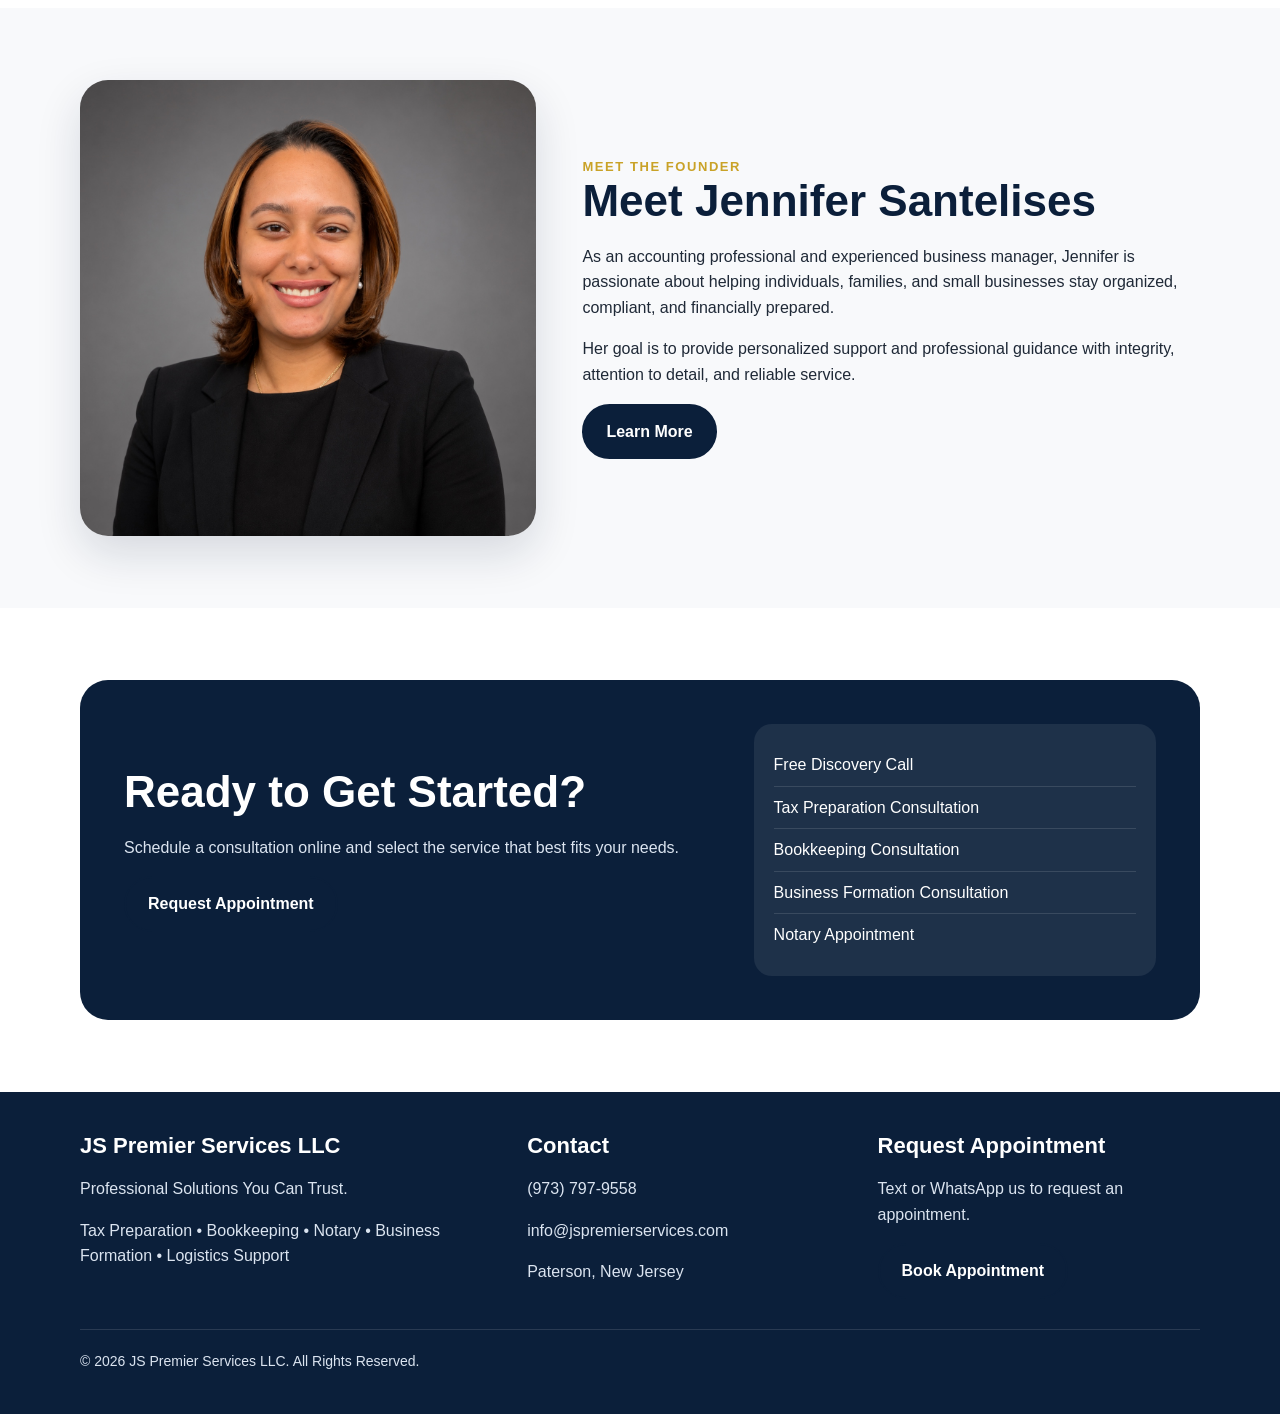
==== commit 81588d57: "Update index.html" ====
--- a/index.html
+++ b/index.html
@@ -12,7 +12,7 @@
 <header>
   <div class="container nav">
     <a class="brand" href="index.html">
-      <img src="js-premier-logo.jpeg" alt="JS Premier Services LLC logo">
+      <img src="favicon-512x512.png">
       <span>JS PREMIER SERVICES LLC</span>
     </a>
     <nav>
@@ -113,4 +113,4 @@
 </footer>
 
 </body>
-</html>+</html>
